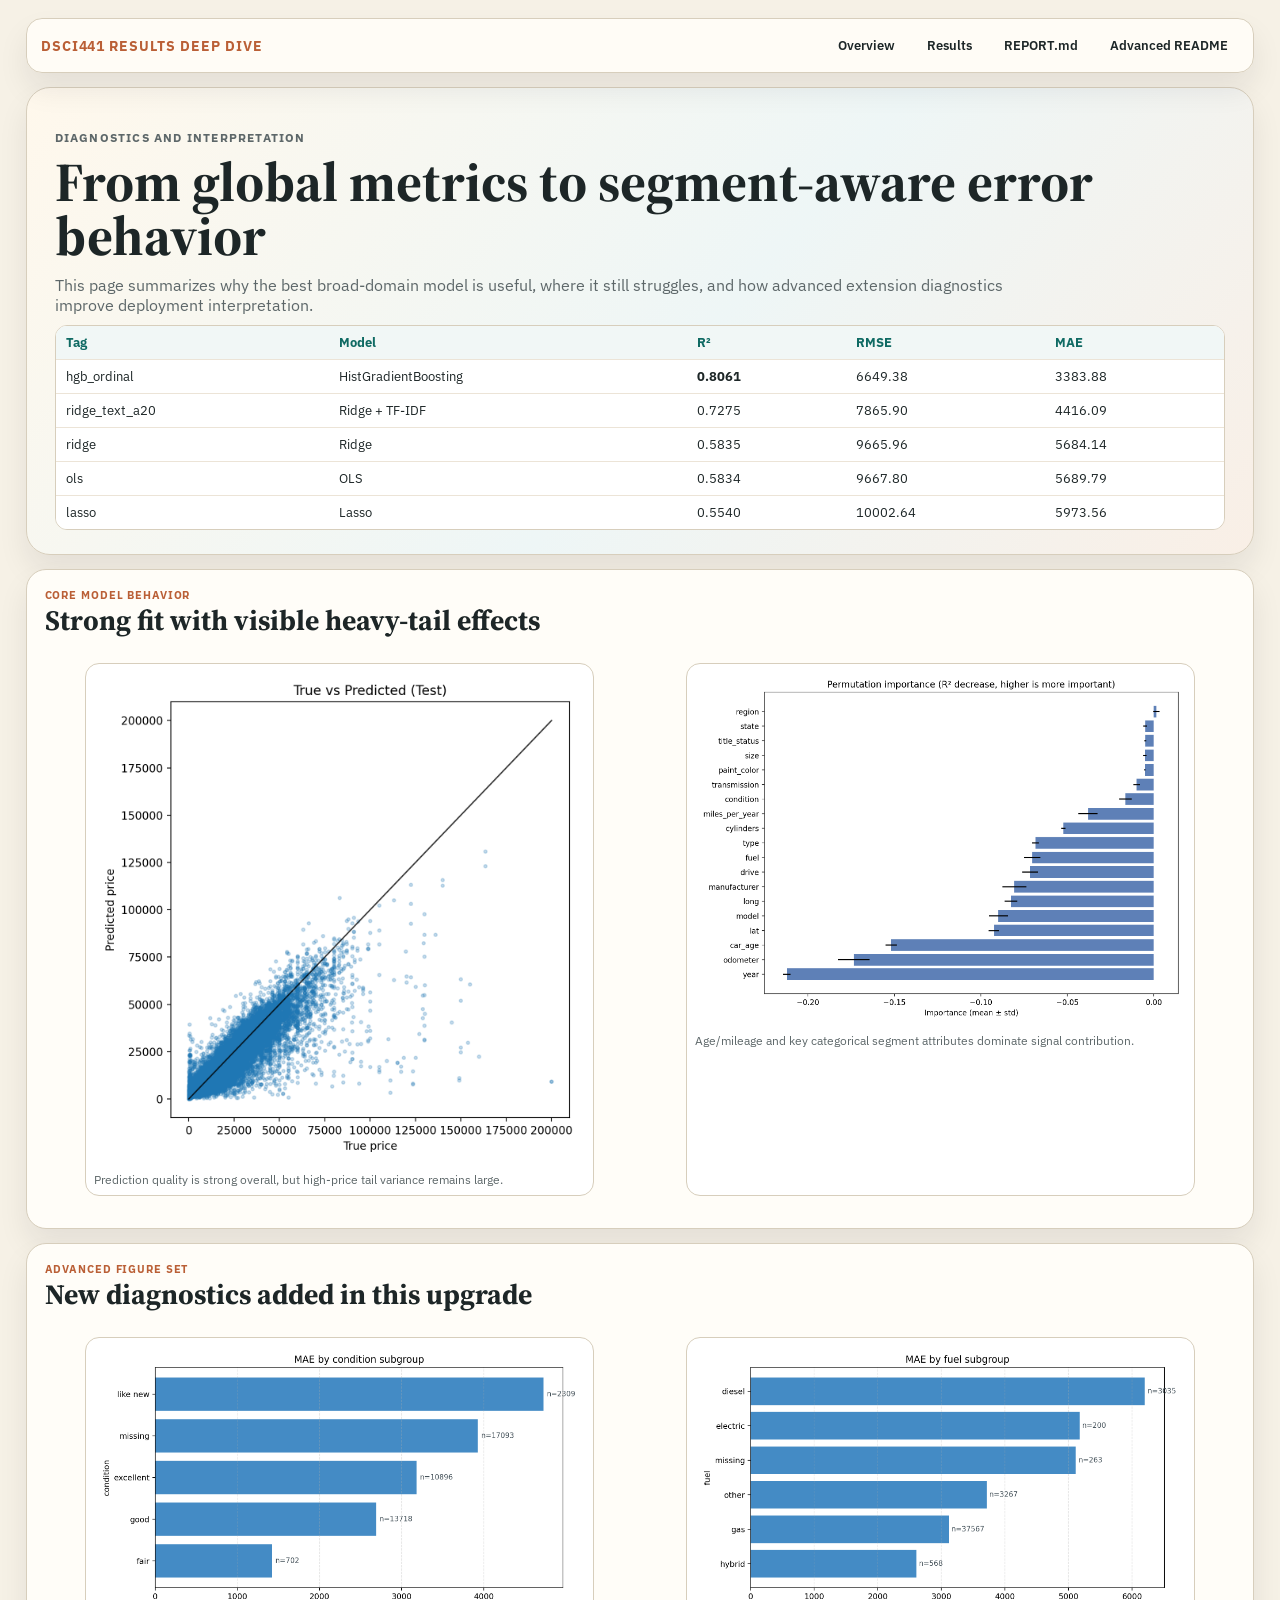
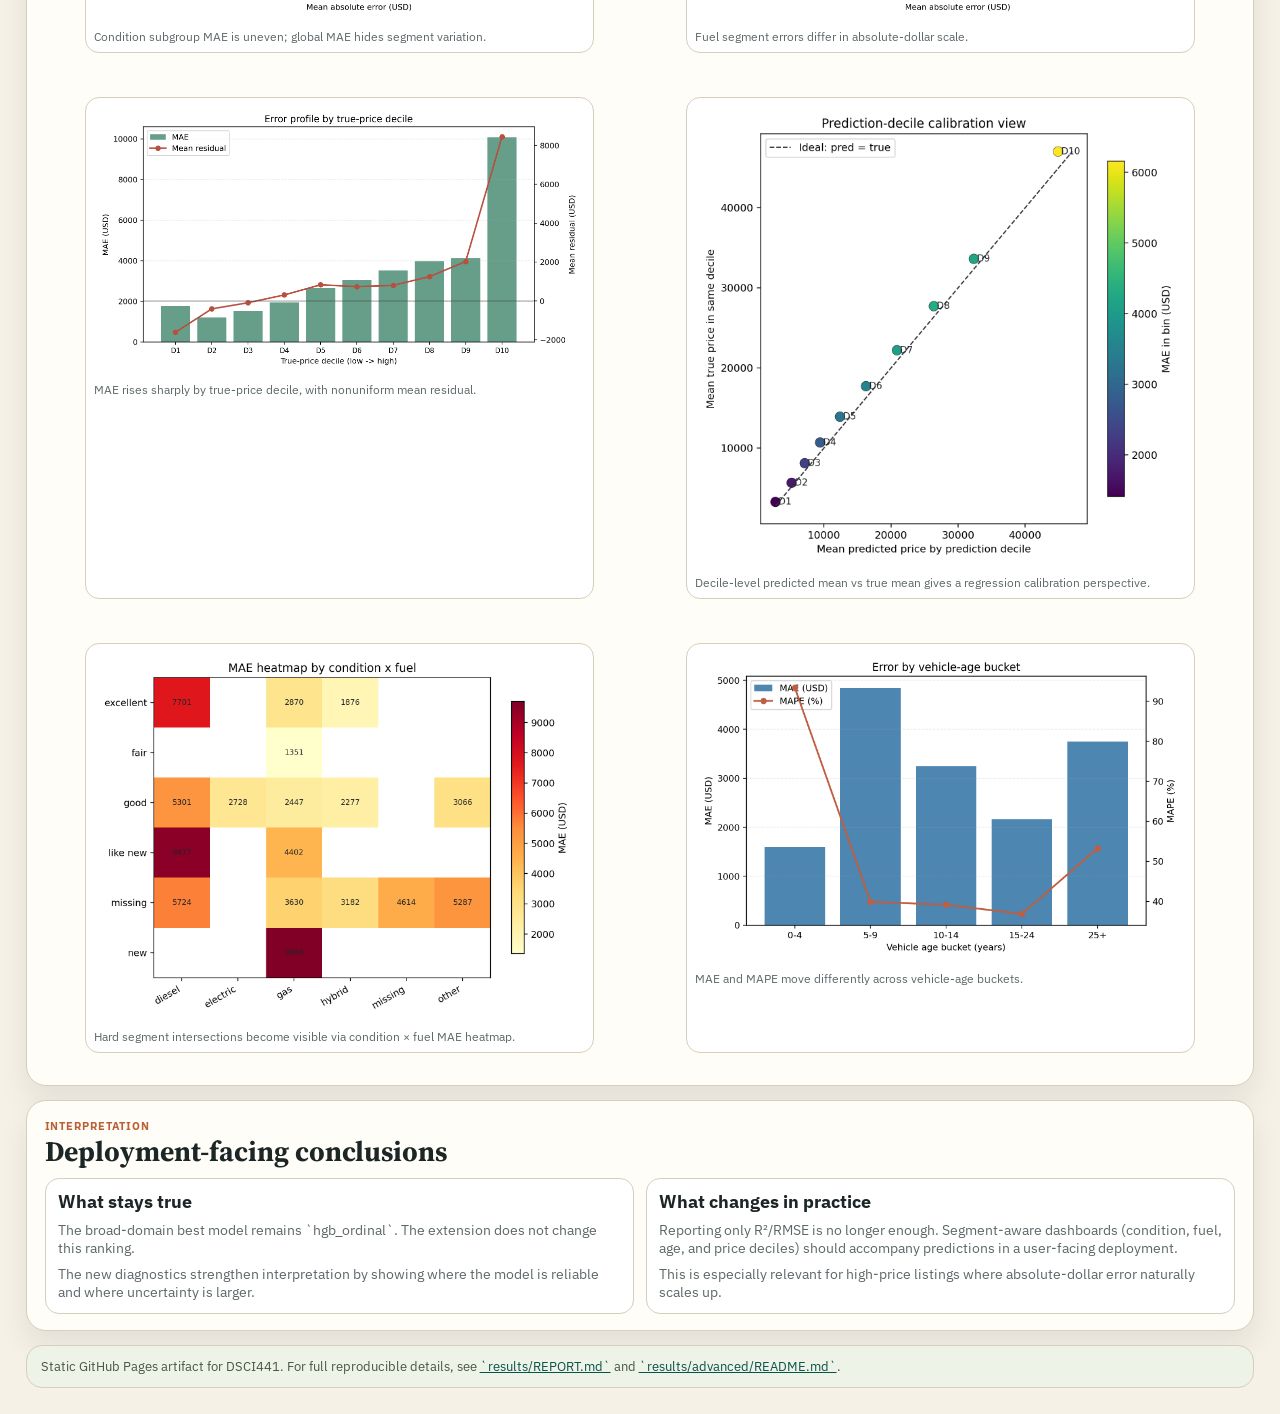
==== docs/results.html @ 49dca504 "feat(docs): add github pages site with static demo" ====
<!DOCTYPE html>
<html lang="en">
<head>
  <meta charset="UTF-8" />
  <meta name="viewport" content="width=device-width, initial-scale=1.0" />
  <title>DSCI441 Results Deep Dive</title>
  <link rel="preconnect" href="https://fonts.googleapis.com" />
  <link rel="preconnect" href="https://fonts.gstatic.com" crossorigin />
  <link href="https://fonts.googleapis.com/css2?family=IBM+Plex+Sans:wght@400;500;600;700&family=Source+Serif+4:wght@600;700&display=swap" rel="stylesheet" />
  <link rel="stylesheet" href="styles.css" />
</head>
<body>
  <div class="site-wrap">
    <header class="topbar">
      <div class="brand">DSCI441 Results Deep Dive</div>
      <nav class="nav">
        <a href="index.html">Overview</a>
        <a href="results.html">Results</a>
        <a href="../results/REPORT.md">REPORT.md</a>
        <a href="../results/advanced/README.md">Advanced README</a>
      </nav>
    </header>

    <section class="hero">
      <p class="eyebrow">Diagnostics and Interpretation</p>
      <h1>From global metrics to segment-aware error behavior</h1>
      <p>
        This page summarizes why the best broad-domain model is useful, where it still struggles, and how advanced extension
        diagnostics improve deployment interpretation.
      </p>
      <div class="table-wrap">
        <table>
          <thead>
            <tr>
              <th>Tag</th>
              <th>Model</th>
              <th>R²</th>
              <th>RMSE</th>
              <th>MAE</th>
            </tr>
          </thead>
          <tbody>
            <tr><td>hgb_ordinal</td><td>HistGradientBoosting</td><td><strong>0.8061</strong></td><td>6649.38</td><td>3383.88</td></tr>
            <tr><td>ridge_text_a20</td><td>Ridge + TF-IDF</td><td>0.7275</td><td>7865.90</td><td>4416.09</td></tr>
            <tr><td>ridge</td><td>Ridge</td><td>0.5835</td><td>9665.96</td><td>5684.14</td></tr>
            <tr><td>ols</td><td>OLS</td><td>0.5834</td><td>9667.80</td><td>5689.79</td></tr>
            <tr><td>lasso</td><td>Lasso</td><td>0.5540</td><td>10002.64</td><td>5973.56</td></tr>
          </tbody>
        </table>
      </div>
    </section>

    <section class="block">
      <p class="kicker">Core Model Behavior</p>
      <h2>Strong fit with visible heavy-tail effects</h2>
      <div class="gallery">
        <figure class="fig">
          <img src="assets/true_vs_pred_hgb_ordinal.png" alt="True versus predicted for hgb_ordinal" />
          <figcaption>Prediction quality is strong overall, but high-price tail variance remains large.</figcaption>
        </figure>
        <figure class="fig">
          <img src="assets/perm_importance_hgb_ordinal.png" alt="Permutation importance for hgb_ordinal" />
          <figcaption>Age/mileage and key categorical segment attributes dominate signal contribution.</figcaption>
        </figure>
      </div>
    </section>

    <section class="block">
      <p class="kicker">Advanced Figure Set</p>
      <h2>New diagnostics added in this upgrade</h2>
      <div class="gallery">
        <figure class="fig">
          <img src="assets/mae_by_condition_hgb_ordinal.png" alt="MAE by condition subgroup" />
          <figcaption>Condition subgroup MAE is uneven; global MAE hides segment variation.</figcaption>
        </figure>
        <figure class="fig">
          <img src="assets/mae_by_fuel_hgb_ordinal.png" alt="MAE by fuel subgroup" />
          <figcaption>Fuel segment errors differ in absolute-dollar scale.</figcaption>
        </figure>
        <figure class="fig">
          <img src="assets/bias_by_price_decile_hgb_ordinal.png" alt="Bias by price decile" />
          <figcaption>MAE rises sharply by true-price decile, with nonuniform mean residual.</figcaption>
        </figure>
        <figure class="fig">
          <img src="assets/calibration_pred_vs_true_decile_hgb_ordinal.png" alt="Decile calibration view" />
          <figcaption>Decile-level predicted mean vs true mean gives a regression calibration perspective.</figcaption>
        </figure>
        <figure class="fig">
          <img src="assets/mae_heatmap_condition_fuel_hgb_ordinal.png" alt="Condition fuel heatmap" />
          <figcaption>Hard segment intersections become visible via condition × fuel MAE heatmap.</figcaption>
        </figure>
        <figure class="fig">
          <img src="assets/error_by_age_bucket_hgb_ordinal.png" alt="Error by age bucket" />
          <figcaption>MAE and MAPE move differently across vehicle-age buckets.</figcaption>
        </figure>
      </div>
    </section>

    <section class="block">
      <p class="kicker">Interpretation</p>
      <h2>Deployment-facing conclusions</h2>
      <div class="grid-2">
        <article class="card">
          <h3>What stays true</h3>
          <p>
            The broad-domain best model remains `hgb_ordinal`. The extension does not change this ranking.
          </p>
          <p>
            The new diagnostics strengthen interpretation by showing where the model is reliable and where uncertainty is larger.
          </p>
        </article>
        <article class="card">
          <h3>What changes in practice</h3>
          <p>
            Reporting only R²/RMSE is no longer enough. Segment-aware dashboards (condition, fuel, age, and price deciles)
            should accompany predictions in a user-facing deployment.
          </p>
          <p>
            This is especially relevant for high-price listings where absolute-dollar error naturally scales up.
          </p>
        </article>
      </div>
    </section>

    <footer class="site-footer">
      Static GitHub Pages artifact for DSCI441. For full reproducible details, see
      <a href="../results/REPORT.md">`results/REPORT.md`</a> and <a href="../results/advanced/README.md">`results/advanced/README.md`</a>.
    </footer>
  </div>
</body>
</html>
---- docs/styles.css ----
:root {
  --bg: #f6f1e6;
  --ink: #1d2627;
  --muted: #5d6769;
  --panel: #fffdf8;
  --line: #d7cebc;
  --accent: #0f6a63;
  --accent-strong: #0a514c;
  --warm: #ba5f36;
  --warm-soft: #f7ebe3;
  --teal-soft: #eaf5f3;
  --olive-soft: #edf3e7;
  --hero-grad: linear-gradient(130deg, #fff8ec 0%, #eef6f6 55%, #f9efe6 100%);
  --shadow: 0 16px 30px rgba(20, 29, 33, 0.08);
}

* {
  box-sizing: border-box;
}

html,
body {
  margin: 0;
  padding: 0;
  font-family: "IBM Plex Sans", "Segoe UI", Arial, sans-serif;
  color: var(--ink);
  background: var(--bg);
}

a {
  color: var(--accent-strong);
}

.site-wrap {
  width: min(1420px, 96vw);
  margin: 18px auto 26px;
}

.topbar {
  position: sticky;
  top: 10px;
  z-index: 30;
  border: 1px solid var(--line);
  border-radius: 16px;
  background: rgba(255, 253, 248, 0.92);
  backdrop-filter: blur(7px);
  box-shadow: var(--shadow);
  padding: 10px 14px;
  display: flex;
  justify-content: space-between;
  align-items: center;
  gap: 16px;
}

.brand {
  font-weight: 700;
  font-size: 14px;
  letter-spacing: 0.07em;
  text-transform: uppercase;
  color: var(--warm);
}

.nav {
  display: flex;
  gap: 10px;
  flex-wrap: wrap;
}

.nav a {
  text-decoration: none;
  color: var(--ink);
  font-weight: 600;
  font-size: 13px;
  padding: 7px 10px;
  border-radius: 10px;
  border: 1px solid transparent;
}

.nav a:hover {
  border-color: var(--line);
  background: #fff;
}

.hero {
  margin-top: 14px;
  border: 1px solid var(--line);
  border-radius: 24px;
  background: var(--hero-grad);
  box-shadow: var(--shadow);
  padding: 30px 28px 24px;
}

.eyebrow {
  margin: 0;
  color: var(--warm);
  letter-spacing: 0.1em;
  font-weight: 700;
  text-transform: uppercase;
  font-size: 12px;
}

h1 {
  margin: 10px 0 0;
  font-size: clamp(34px, 4.3vw, 56px);
  line-height: 0.98;
  font-family: "Source Serif 4", Georgia, serif;
}

.hero p {
  max-width: 980px;
  margin: 12px 0 0;
  color: var(--muted);
}

.metric-row {
  margin-top: 16px;
  display: grid;
  grid-template-columns: repeat(3, 1fr);
  gap: 12px;
}

.metric {
  border: 1px solid var(--line);
  border-radius: 14px;
  background: #fff;
  padding: 10px 12px;
}

.metric.warm {
  background: var(--warm-soft);
}

.metric .label {
  margin: 0;
  font-size: 11px;
  text-transform: uppercase;
  letter-spacing: 0.04em;
  color: var(--muted);
  font-weight: 700;
}

.metric .value {
  margin: 5px 0 0;
  font-size: 30px;
  line-height: 1;
  font-family: "Source Serif 4", Georgia, serif;
}

.metric .note {
  margin: 6px 0 0;
  font-size: 12px;
  color: var(--muted);
}

section.block {
  margin-top: 14px;
  border: 1px solid var(--line);
  border-radius: 20px;
  background: var(--panel);
  box-shadow: var(--shadow);
  padding: 18px 18px 16px;
}

.block .kicker {
  margin: 0;
  text-transform: uppercase;
  letter-spacing: 0.08em;
  font-size: 11px;
  font-weight: 700;
  color: var(--warm);
}

.block h2 {
  margin: 4px 0 10px;
  font-size: clamp(26px, 2.2vw, 36px);
  line-height: 1.05;
  font-family: "Source Serif 4", Georgia, serif;
}

.block p {
  margin: 0;
  color: var(--muted);
}

.grid-2 {
  margin-top: 12px;
  display: grid;
  grid-template-columns: 1fr 1fr;
  gap: 12px;
}

.card {
  border: 1px solid var(--line);
  border-radius: 14px;
  background: #fff;
  padding: 12px;
}

.card h3 {
  margin: 0;
  font-size: 18px;
  line-height: 1.2;
}

.card p {
  margin-top: 8px;
  font-size: 14px;
}

.fig {
  border: 1px solid var(--line);
  border-radius: 14px;
  background: #fff;
  padding: 8px;
}

.fig img {
  display: block;
  width: 100%;
  border-radius: 10px;
}

.fig figcaption {
  margin-top: 8px;
  font-size: 12px;
  color: var(--muted);
}

.btn-row {
  margin-top: 10px;
  display: flex;
  flex-wrap: wrap;
  gap: 8px;
}

.btn {
  border: 1px solid var(--line);
  border-radius: 999px;
  background: #fff;
  color: var(--ink);
  font-size: 12px;
  font-weight: 700;
  padding: 8px 11px;
  cursor: pointer;
}

.btn.active {
  border-color: var(--accent);
  color: #fff;
  background: var(--accent);
}

.demo-shell {
  margin-top: 12px;
  border: 1px solid var(--line);
  border-radius: 14px;
  background: #fff;
  padding: 12px;
}

.demo-status {
  font-size: 13px;
  color: var(--muted);
}

.loader {
  margin-top: 10px;
  width: 100%;
  height: 8px;
  border-radius: 999px;
  background: #ece7db;
  overflow: hidden;
  display: none;
}

.loader.on {
  display: block;
}

.loader > span {
  display: block;
  width: 34%;
  height: 100%;
  background: linear-gradient(90deg, #0f6a63 0%, #6db4ac 100%);
  animation: move 1.1s linear infinite;
}

@keyframes move {
  from {
    transform: translateX(-120%);
  }
  to {
    transform: translateX(320%);
  }
}

.demo-result {
  margin-top: 12px;
  border: 1px solid var(--line);
  border-radius: 12px;
  padding: 11px;
  background: var(--teal-soft);
}

.demo-result h4 {
  margin: 0;
  font-size: 14px;
  text-transform: uppercase;
  letter-spacing: 0.04em;
  color: var(--accent-strong);
}

.demo-result .price {
  margin-top: 5px;
  font-size: 30px;
  line-height: 1;
  font-family: "Source Serif 4", Georgia, serif;
}

.demo-result .small {
  margin-top: 8px;
  font-size: 13px;
  color: var(--muted);
}

.table-wrap {
  margin-top: 10px;
  border: 1px solid var(--line);
  border-radius: 12px;
  overflow: hidden;
}

table {
  width: 100%;
  border-collapse: collapse;
  background: #fff;
}

th,
td {
  font-size: 13px;
  text-align: left;
  padding: 8px 10px;
  border-bottom: 1px solid #ece4d7;
}

th {
  background: #f1f7f6;
  color: var(--accent);
}

tr:last-child td {
  border-bottom: none;
}

.pill {
  display: inline-block;
  font-size: 11px;
  font-weight: 700;
  text-transform: uppercase;
  padding: 3px 7px;
  border-radius: 999px;
  border: 1px solid var(--line);
  background: #fff;
  color: var(--muted);
}

.site-footer {
  margin-top: 14px;
  border: 1px solid var(--line);
  border-radius: 16px;
  background: var(--olive-soft);
  padding: 12px 14px;
  color: #4a5542;
  font-size: 13px;
}

.gallery {
  margin-top: 12px;
  display: grid;
  grid-template-columns: 1fr 1fr;
  gap: 12px;
}

@media (max-width: 1100px) {
  .metric-row,
  .grid-2,
  .gallery {
    grid-template-columns: 1fr;
  }

  .site-wrap {
    width: min(96vw, 900px);
  }
}
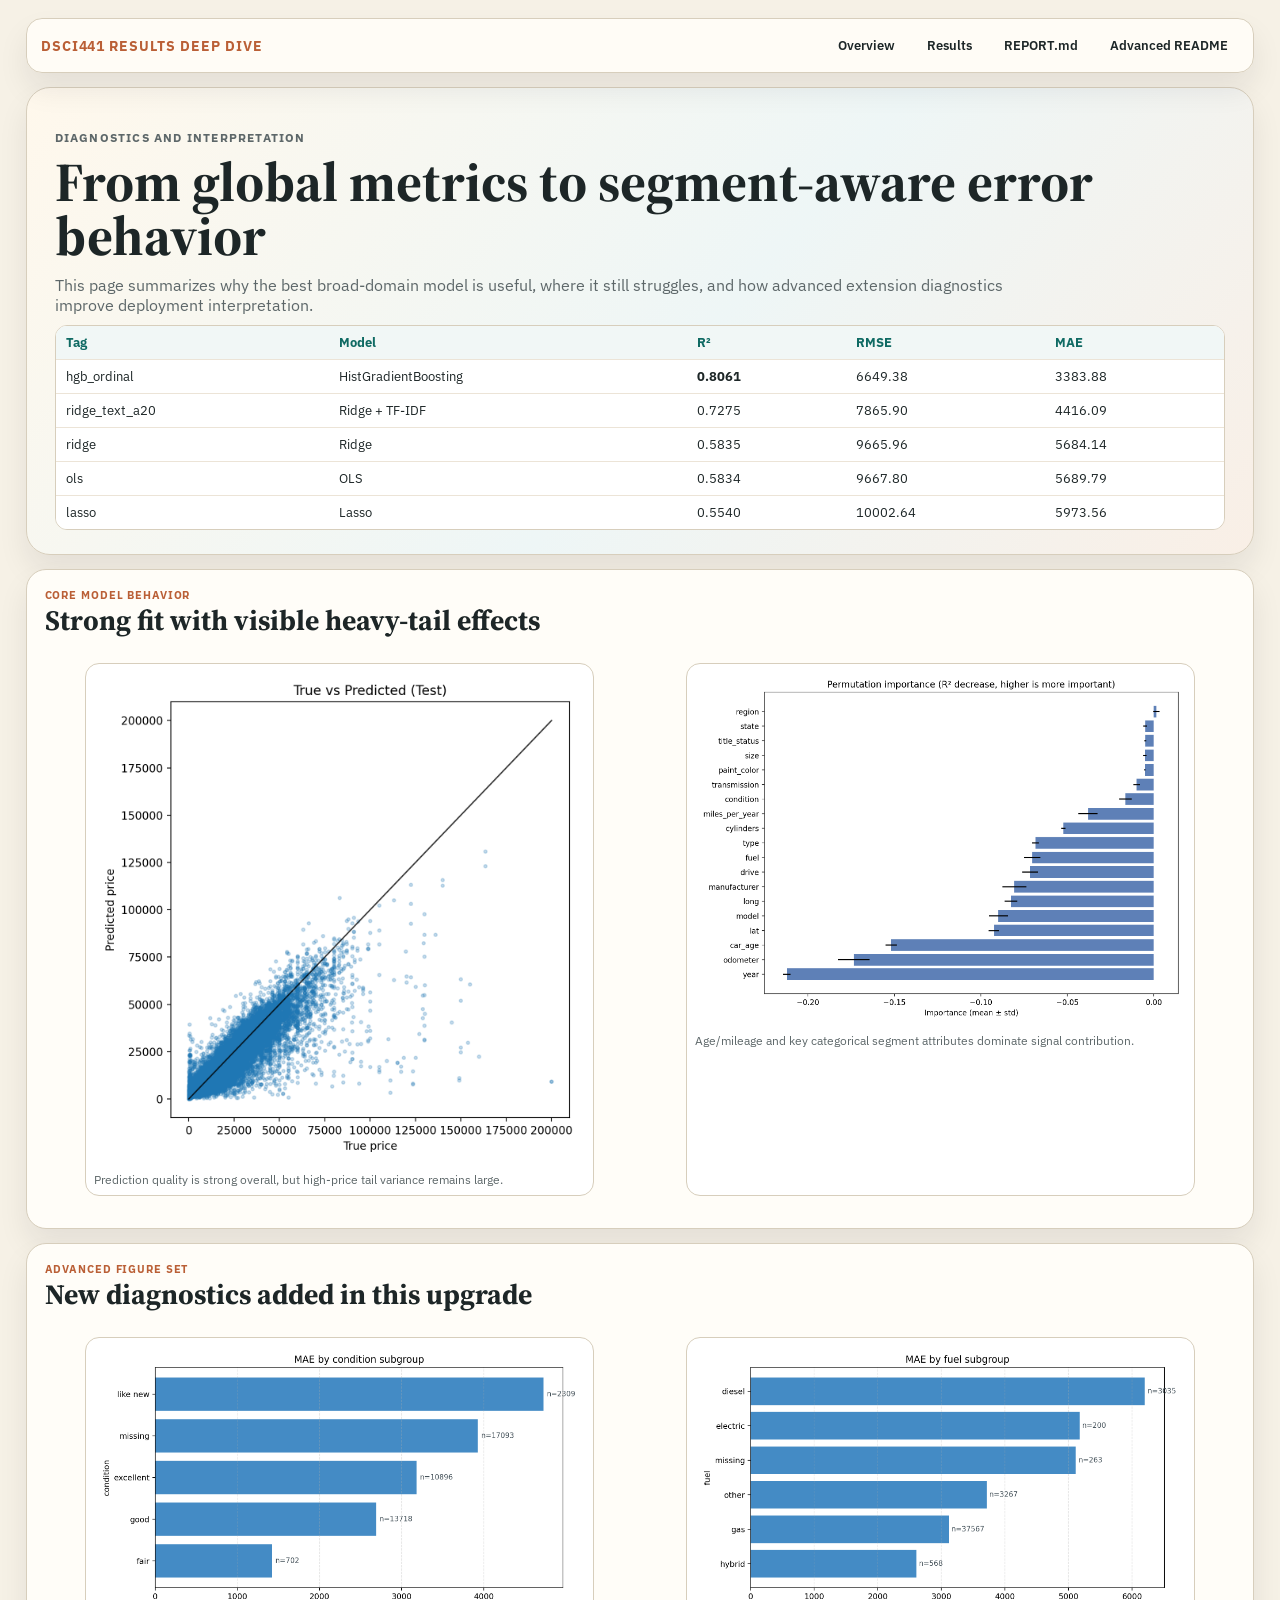
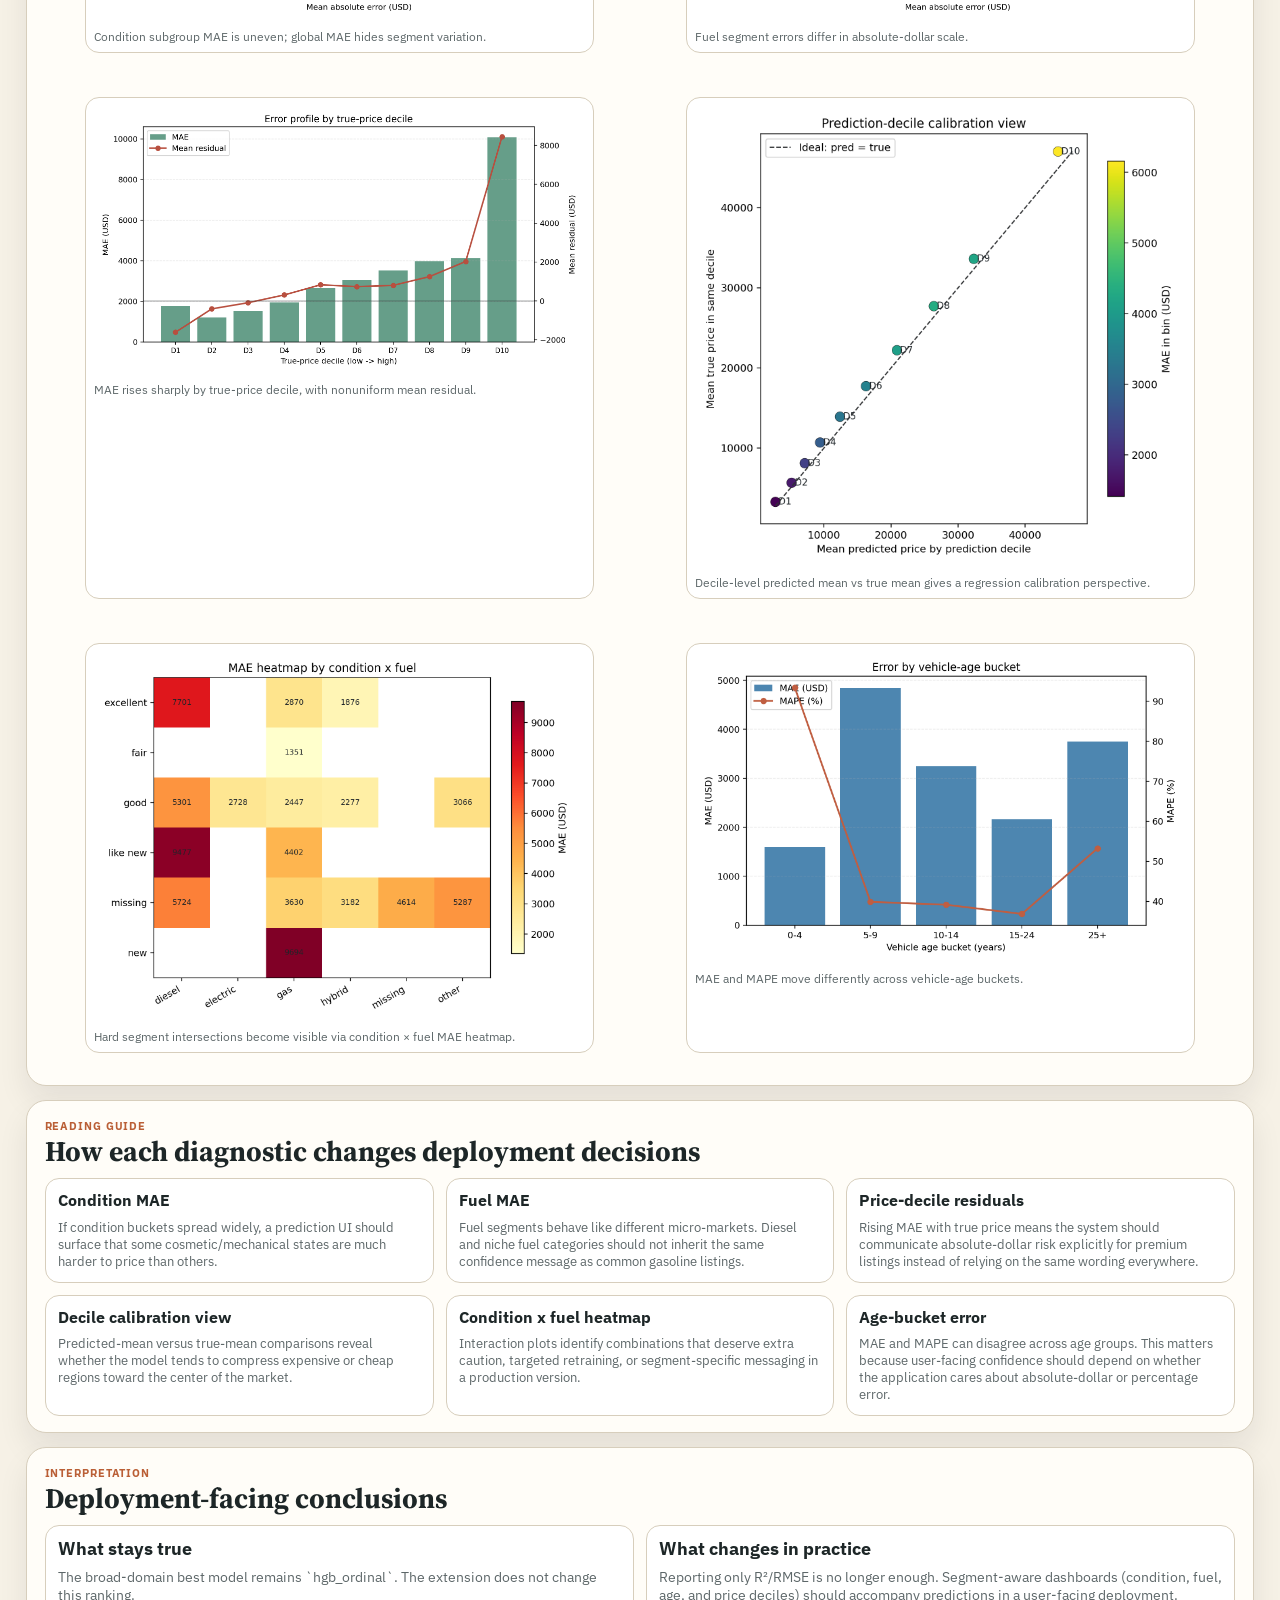
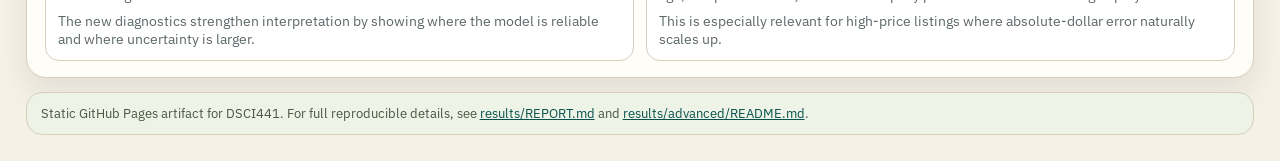
==== commit cd5ac444: "feat(docs): strengthen 441 site and poster interpretation" ====
--- a/docs/results.html
+++ b/docs/results.html
@@ -97,6 +97,55 @@
     </section>
 
     <section class="block">
+      <p class="kicker">Reading Guide</p>
+      <h2>How each diagnostic changes deployment decisions</h2>
+      <div class="insight-grid">
+        <article class="insight-card">
+          <h3>Condition MAE</h3>
+          <p>
+            If condition buckets spread widely, a prediction UI should surface that some cosmetic/mechanical states are
+            much harder to price than others.
+          </p>
+        </article>
+        <article class="insight-card">
+          <h3>Fuel MAE</h3>
+          <p>
+            Fuel segments behave like different micro-markets. Diesel and niche fuel categories should not inherit the same
+            confidence message as common gasoline listings.
+          </p>
+        </article>
+        <article class="insight-card">
+          <h3>Price-decile residuals</h3>
+          <p>
+            Rising MAE with true price means the system should communicate absolute-dollar risk explicitly for premium
+            listings instead of relying on the same wording everywhere.
+          </p>
+        </article>
+        <article class="insight-card">
+          <h3>Decile calibration view</h3>
+          <p>
+            Predicted-mean versus true-mean comparisons reveal whether the model tends to compress expensive or cheap
+            regions toward the center of the market.
+          </p>
+        </article>
+        <article class="insight-card">
+          <h3>Condition x fuel heatmap</h3>
+          <p>
+            Interaction plots identify combinations that deserve extra caution, targeted retraining, or segment-specific
+            messaging in a production version.
+          </p>
+        </article>
+        <article class="insight-card">
+          <h3>Age-bucket error</h3>
+          <p>
+            MAE and MAPE can disagree across age groups. This matters because user-facing confidence should depend on
+            whether the application cares about absolute-dollar or percentage error.
+          </p>
+        </article>
+      </div>
+    </section>
+
+    <section class="block">
       <p class="kicker">Interpretation</p>
       <h2>Deployment-facing conclusions</h2>
       <div class="grid-2">
@@ -124,7 +173,7 @@
 
     <footer class="site-footer">
       Static GitHub Pages artifact for DSCI441. For full reproducible details, see
-      <a href="../results/REPORT.md">`results/REPORT.md`</a> and <a href="../results/advanced/README.md">`results/advanced/README.md`</a>.
+      <a href="../results/REPORT.md">results/REPORT.md</a> and <a href="../results/advanced/README.md">results/advanced/README.md</a>.
     </footer>
   </div>
 </body>
--- a/docs/styles.css
+++ b/docs/styles.css
@@ -207,6 +207,10 @@
   font-size: 14px;
 }
 
+.card > .table-wrap {
+  margin-top: 10px;
+}
+
 .fig {
   border: 1px solid var(--line);
   border-radius: 14px;
@@ -382,10 +386,119 @@
   gap: 12px;
 }
 
+.step-strip,
+.insight-grid,
+.score-grid {
+  margin-top: 12px;
+}
+
+.step-strip {
+  display: grid;
+  grid-template-columns: repeat(4, 1fr);
+  gap: 10px;
+}
+
+.step {
+  border: 1px solid var(--line);
+  border-radius: 14px;
+  background: linear-gradient(180deg, #fff 0%, #f9f4ea 100%);
+  padding: 11px 12px;
+}
+
+.step .idx {
+  display: inline-flex;
+  width: 22px;
+  height: 22px;
+  align-items: center;
+  justify-content: center;
+  border-radius: 999px;
+  background: var(--accent);
+  color: #fff;
+  font-size: 11px;
+  font-weight: 700;
+}
+
+.step h3 {
+  margin: 8px 0 0;
+  font-size: 15px;
+}
+
+.step p {
+  margin-top: 6px;
+  font-size: 13px;
+}
+
+.insight-grid {
+  display: grid;
+  grid-template-columns: repeat(3, 1fr);
+  gap: 12px;
+}
+
+.insight-card {
+  border: 1px solid var(--line);
+  border-radius: 14px;
+  background: #fff;
+  padding: 12px;
+}
+
+.insight-card h3 {
+  margin: 0;
+  font-size: 16px;
+  line-height: 1.2;
+}
+
+.insight-card p {
+  margin-top: 8px;
+  font-size: 13px;
+}
+
+.score-grid {
+  display: grid;
+  grid-template-columns: 1.1fr 0.9fr;
+  gap: 12px;
+}
+
+.score-card {
+  border: 1px solid var(--line);
+  border-radius: 14px;
+  background: linear-gradient(180deg, #f8fcfb 0%, #edf5f3 100%);
+  padding: 12px;
+}
+
+.score-card h3 {
+  margin: 0;
+  font-size: 16px;
+}
+
+.score-card p {
+  margin-top: 8px;
+  font-size: 13px;
+}
+
+.note-box {
+  border: 1px solid var(--line);
+  border-radius: 14px;
+  background: var(--warm-soft);
+  padding: 12px;
+}
+
+.note-box h3 {
+  margin: 0;
+  font-size: 16px;
+}
+
+.note-box p {
+  margin-top: 8px;
+  font-size: 13px;
+}
+
 @media (max-width: 1100px) {
   .metric-row,
   .grid-2,
-  .gallery {
+  .gallery,
+  .insight-grid,
+  .score-grid,
+  .step-strip {
     grid-template-columns: 1fr;
   }
 
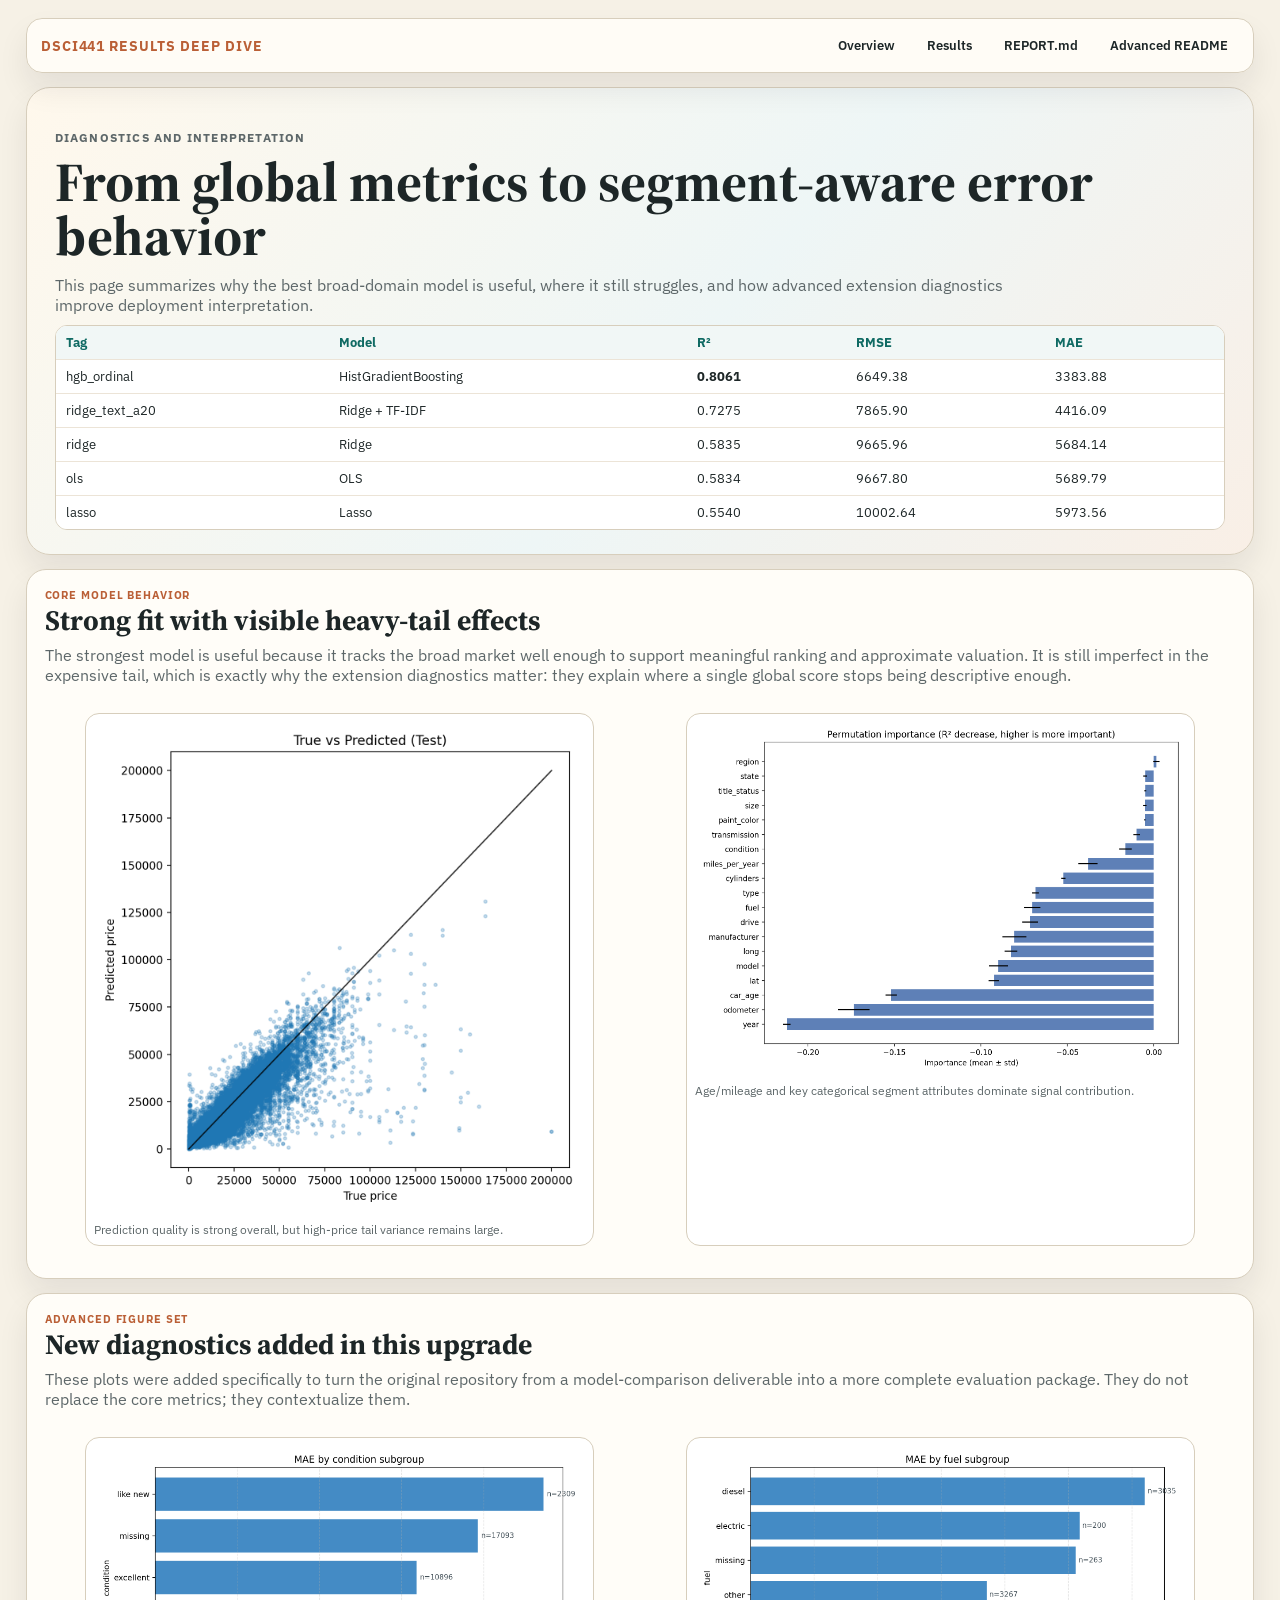
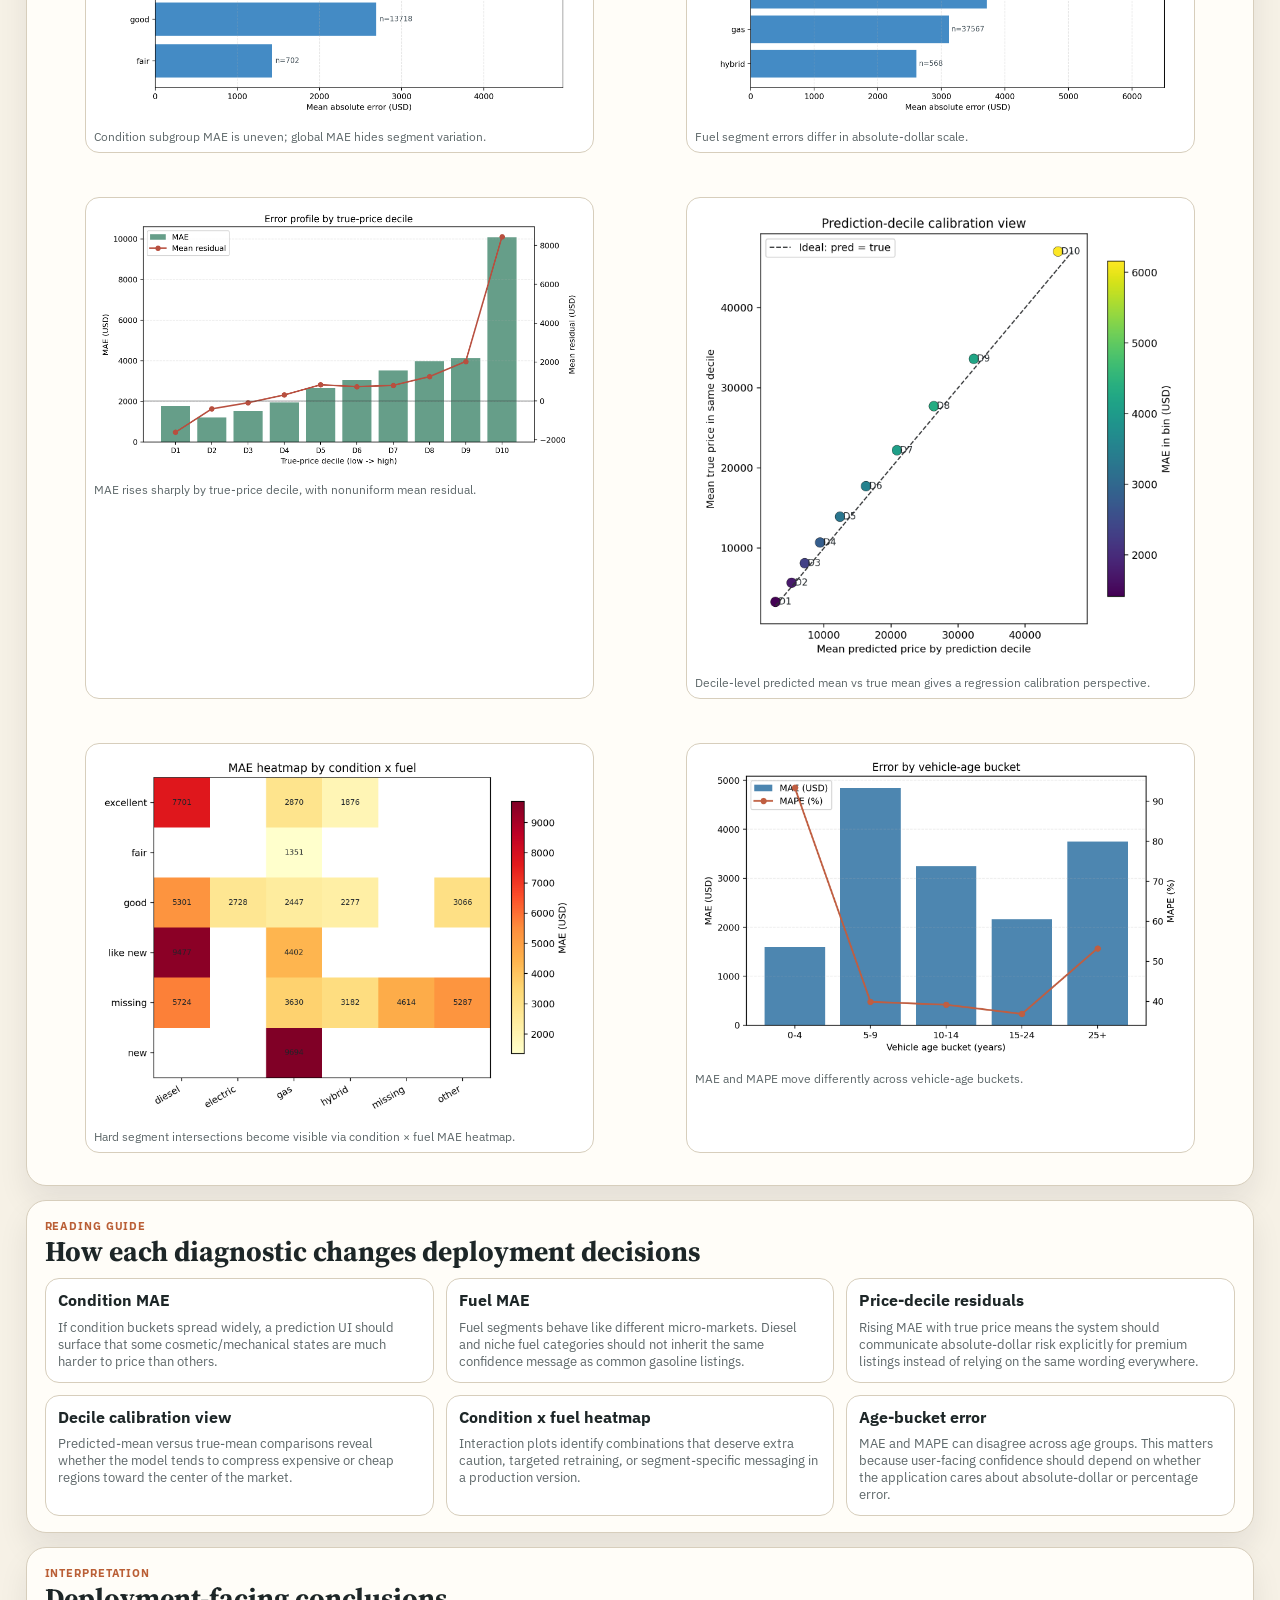
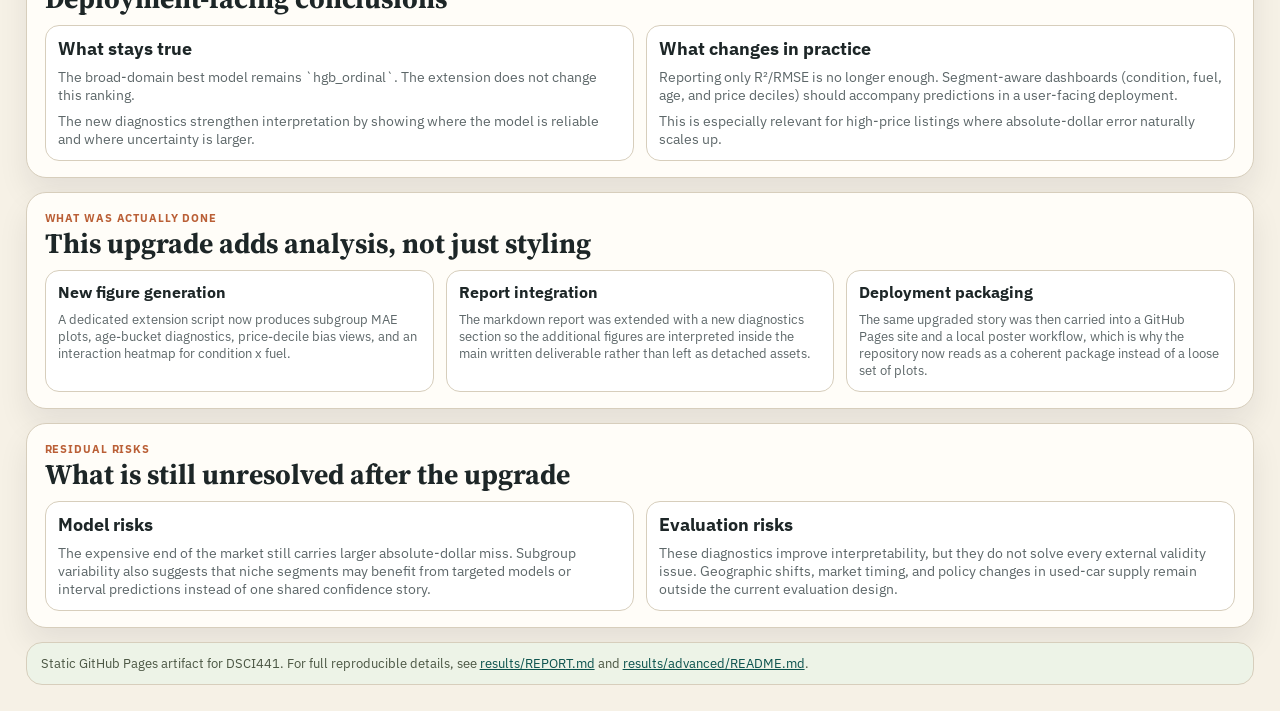
==== commit 4f0fd7fe: "feat(docs): expand 441 webapp and poster content" ====
--- a/docs/results.html
+++ b/docs/results.html
@@ -53,6 +53,11 @@
     <section class="block">
       <p class="kicker">Core Model Behavior</p>
       <h2>Strong fit with visible heavy-tail effects</h2>
+      <p>
+        The strongest model is useful because it tracks the broad market well enough to support meaningful ranking and
+        approximate valuation. It is still imperfect in the expensive tail, which is exactly why the extension diagnostics
+        matter: they explain where a single global score stops being descriptive enough.
+      </p>
       <div class="gallery">
         <figure class="fig">
           <img src="assets/true_vs_pred_hgb_ordinal.png" alt="True versus predicted for hgb_ordinal" />
@@ -68,6 +73,10 @@
     <section class="block">
       <p class="kicker">Advanced Figure Set</p>
       <h2>New diagnostics added in this upgrade</h2>
+      <p>
+        These plots were added specifically to turn the original repository from a model-comparison deliverable into a more
+        complete evaluation package. They do not replace the core metrics; they contextualize them.
+      </p>
       <div class="gallery">
         <figure class="fig">
           <img src="assets/mae_by_condition_hgb_ordinal.png" alt="MAE by condition subgroup" />
@@ -166,6 +175,55 @@
           </p>
           <p>
             This is especially relevant for high-price listings where absolute-dollar error naturally scales up.
+          </p>
+        </article>
+      </div>
+    </section>
+
+    <section class="block">
+      <p class="kicker">What Was Actually Done</p>
+      <h2>This upgrade adds analysis, not just styling</h2>
+      <div class="deliverable-grid">
+        <article class="deliverable">
+          <h3>New figure generation</h3>
+          <p>
+            A dedicated extension script now produces subgroup MAE plots, age-bucket diagnostics, price-decile bias views,
+            and an interaction heatmap for condition x fuel.
+          </p>
+        </article>
+        <article class="deliverable">
+          <h3>Report integration</h3>
+          <p>
+            The markdown report was extended with a new diagnostics section so the additional figures are interpreted inside
+            the main written deliverable rather than left as detached assets.
+          </p>
+        </article>
+        <article class="deliverable">
+          <h3>Deployment packaging</h3>
+          <p>
+            The same upgraded story was then carried into a GitHub Pages site and a local poster workflow, which is why the
+            repository now reads as a coherent package instead of a loose set of plots.
+          </p>
+        </article>
+      </div>
+    </section>
+
+    <section class="block">
+      <p class="kicker">Residual Risks</p>
+      <h2>What is still unresolved after the upgrade</h2>
+      <div class="grid-2">
+        <article class="card">
+          <h3>Model risks</h3>
+          <p>
+            The expensive end of the market still carries larger absolute-dollar miss. Subgroup variability also suggests that
+            niche segments may benefit from targeted models or interval predictions instead of one shared confidence story.
+          </p>
+        </article>
+        <article class="card">
+          <h3>Evaluation risks</h3>
+          <p>
+            These diagnostics improve interpretability, but they do not solve every external validity issue. Geographic shifts,
+            market timing, and policy changes in used-car supply remain outside the current evaluation design.
           </p>
         </article>
       </div>
--- a/docs/styles.css
+++ b/docs/styles.css
@@ -458,6 +458,14 @@
   gap: 12px;
 }
 
+.deliverable-grid,
+.timeline-grid {
+  margin-top: 12px;
+  display: grid;
+  grid-template-columns: repeat(3, 1fr);
+  gap: 12px;
+}
+
 .score-card {
   border: 1px solid var(--line);
   border-radius: 14px;
@@ -490,6 +498,31 @@
 .note-box p {
   margin-top: 8px;
   font-size: 13px;
+}
+
+.deliverable,
+.timeline-card {
+  border: 1px solid var(--line);
+  border-radius: 14px;
+  background: #fff;
+  padding: 12px;
+}
+
+.deliverable h3,
+.timeline-card h3 {
+  margin: 0;
+  font-size: 16px;
+  line-height: 1.2;
+}
+
+.deliverable p,
+.timeline-card p {
+  margin-top: 8px;
+  font-size: 13px;
+}
+
+.timeline-card {
+  background: linear-gradient(180deg, #fff 0%, #f7f2e7 100%);
 }
 
 @media (max-width: 1100px) {
@@ -498,7 +531,9 @@
   .gallery,
   .insight-grid,
   .score-grid,
-  .step-strip {
+  .step-strip,
+  .deliverable-grid,
+  .timeline-grid {
     grid-template-columns: 1fr;
   }
 
